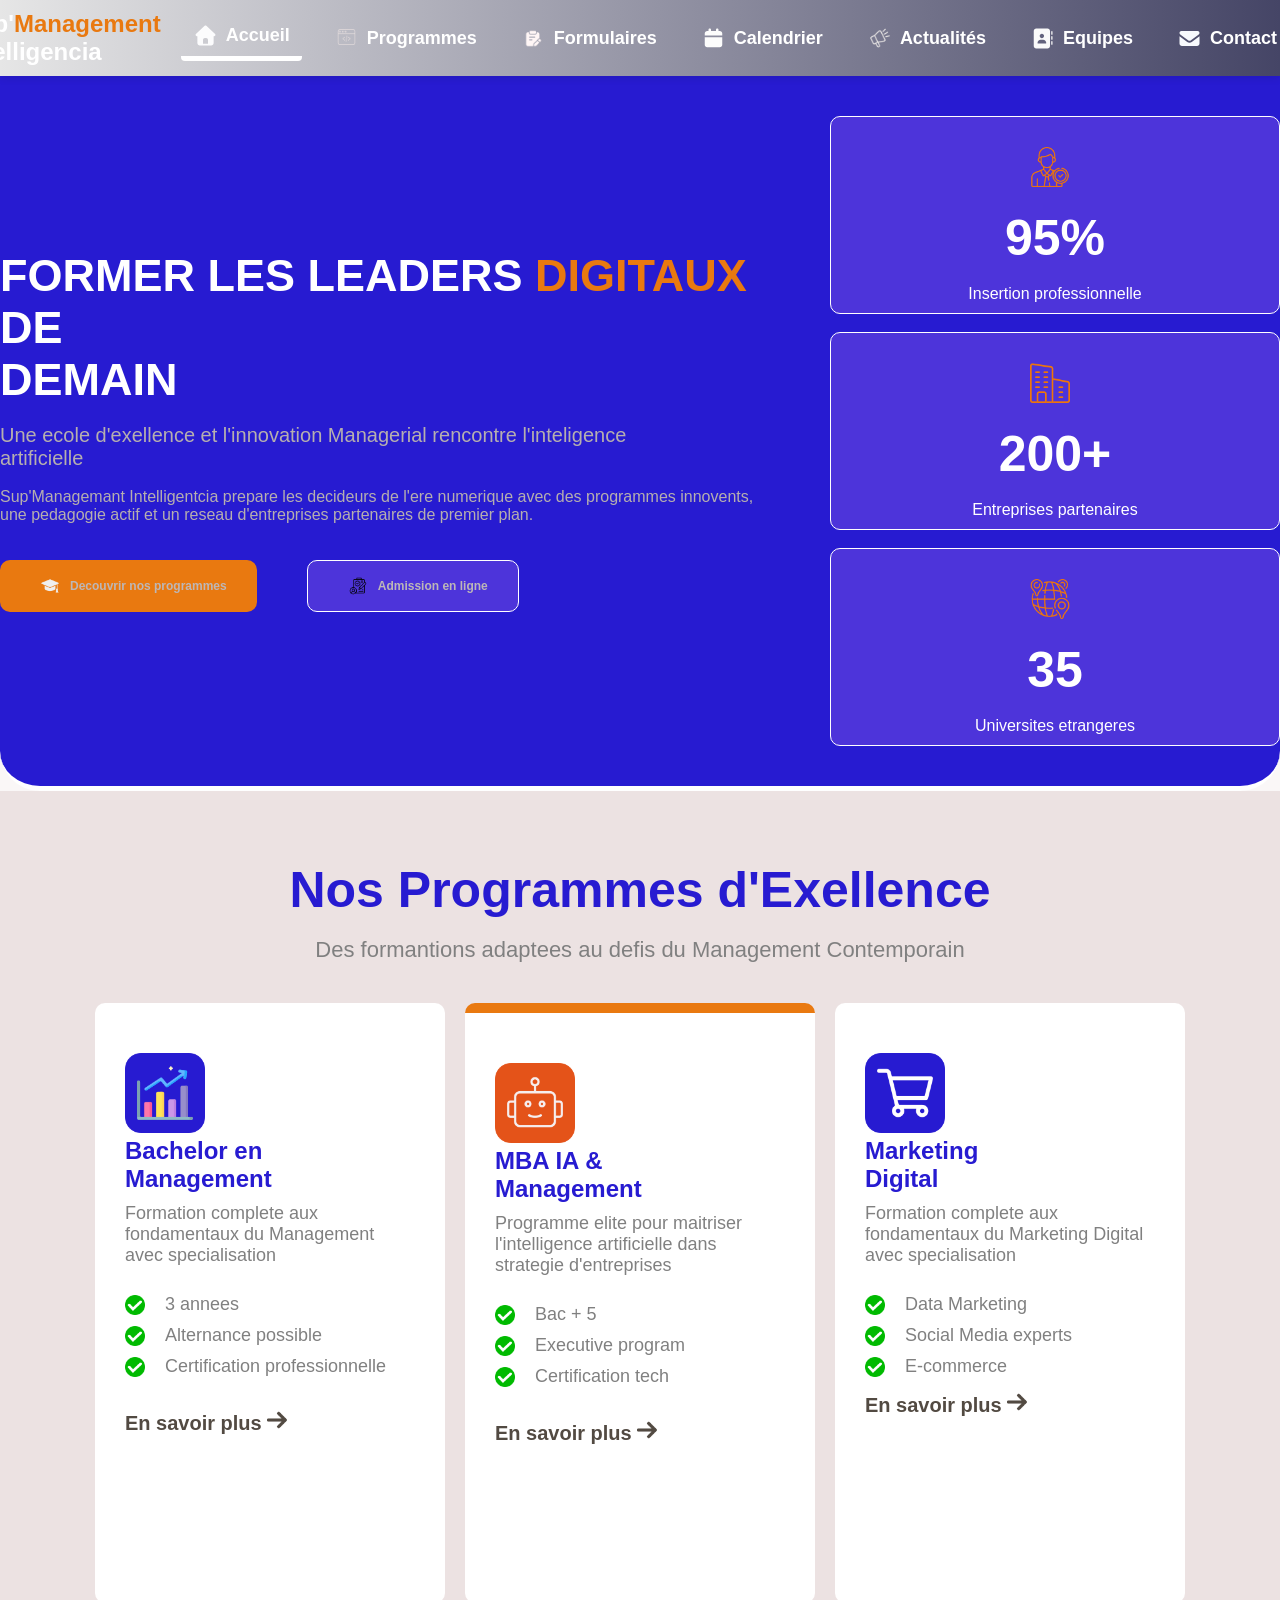
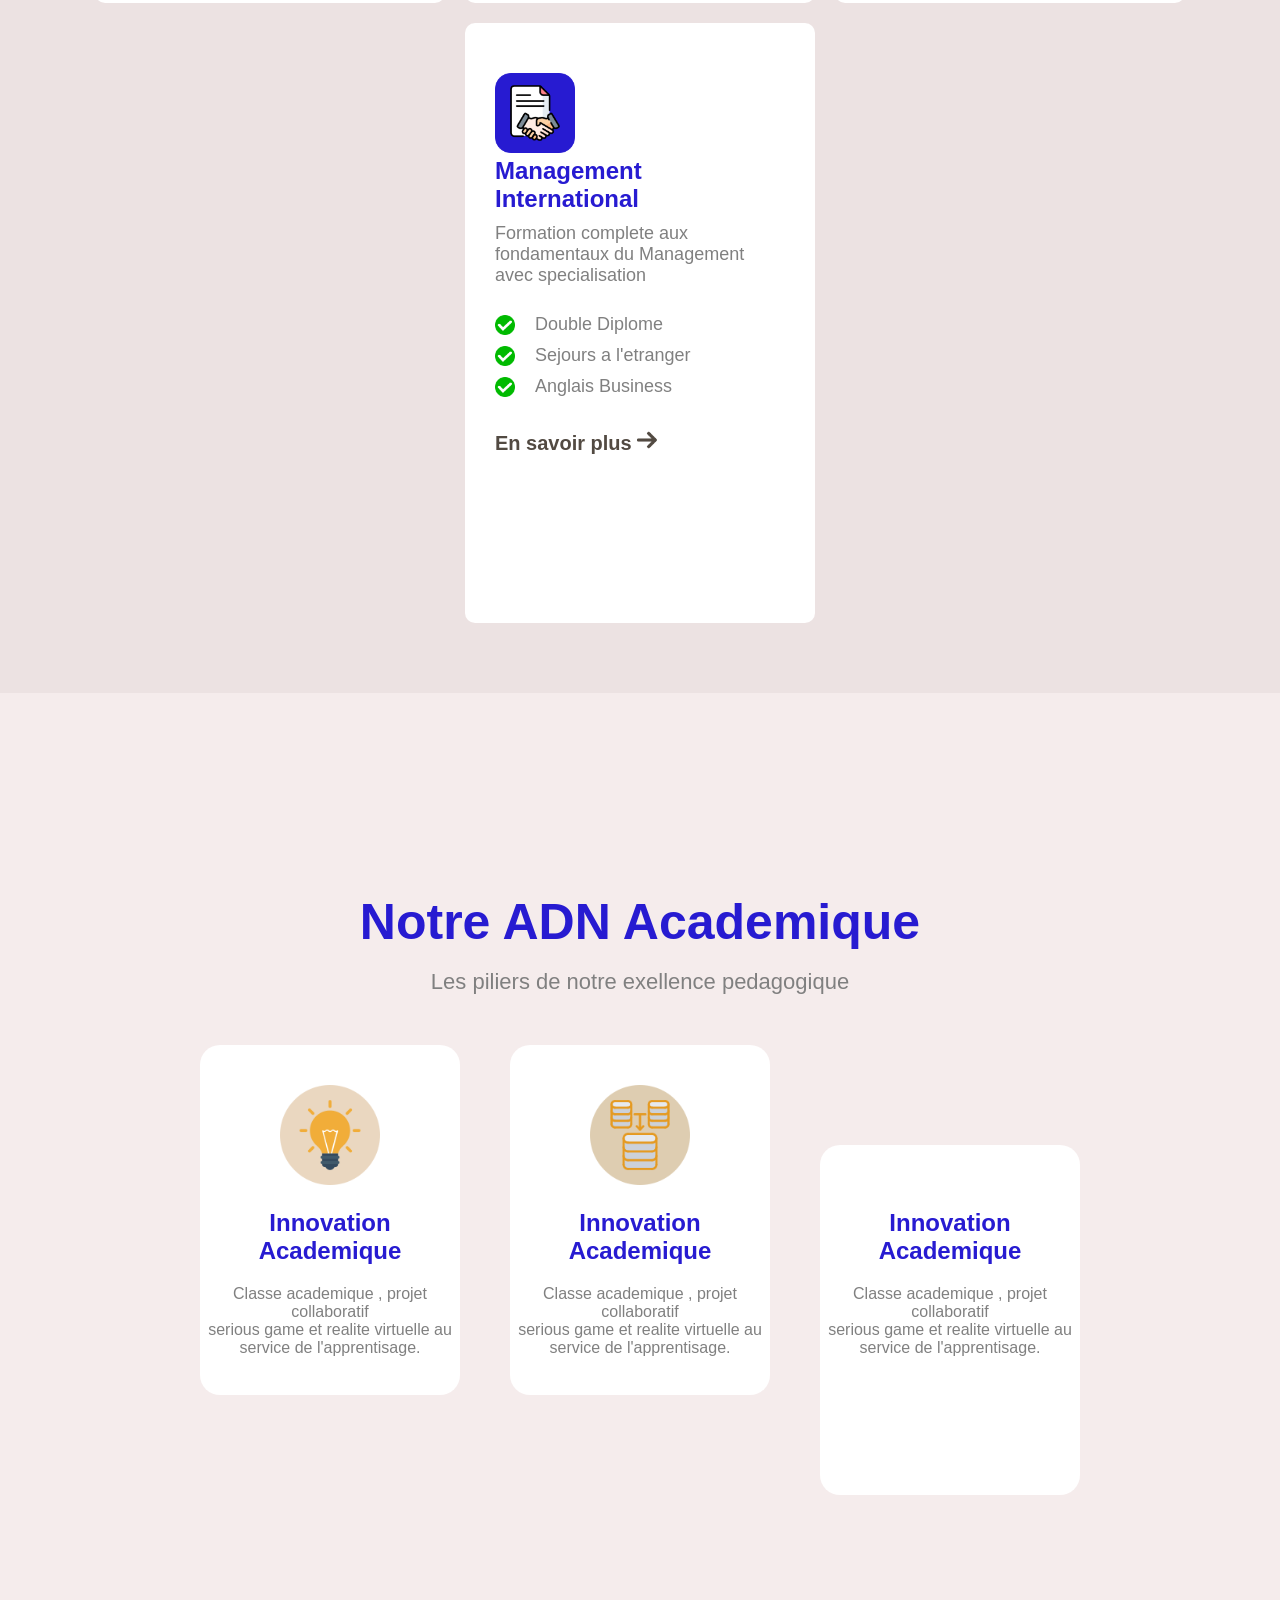
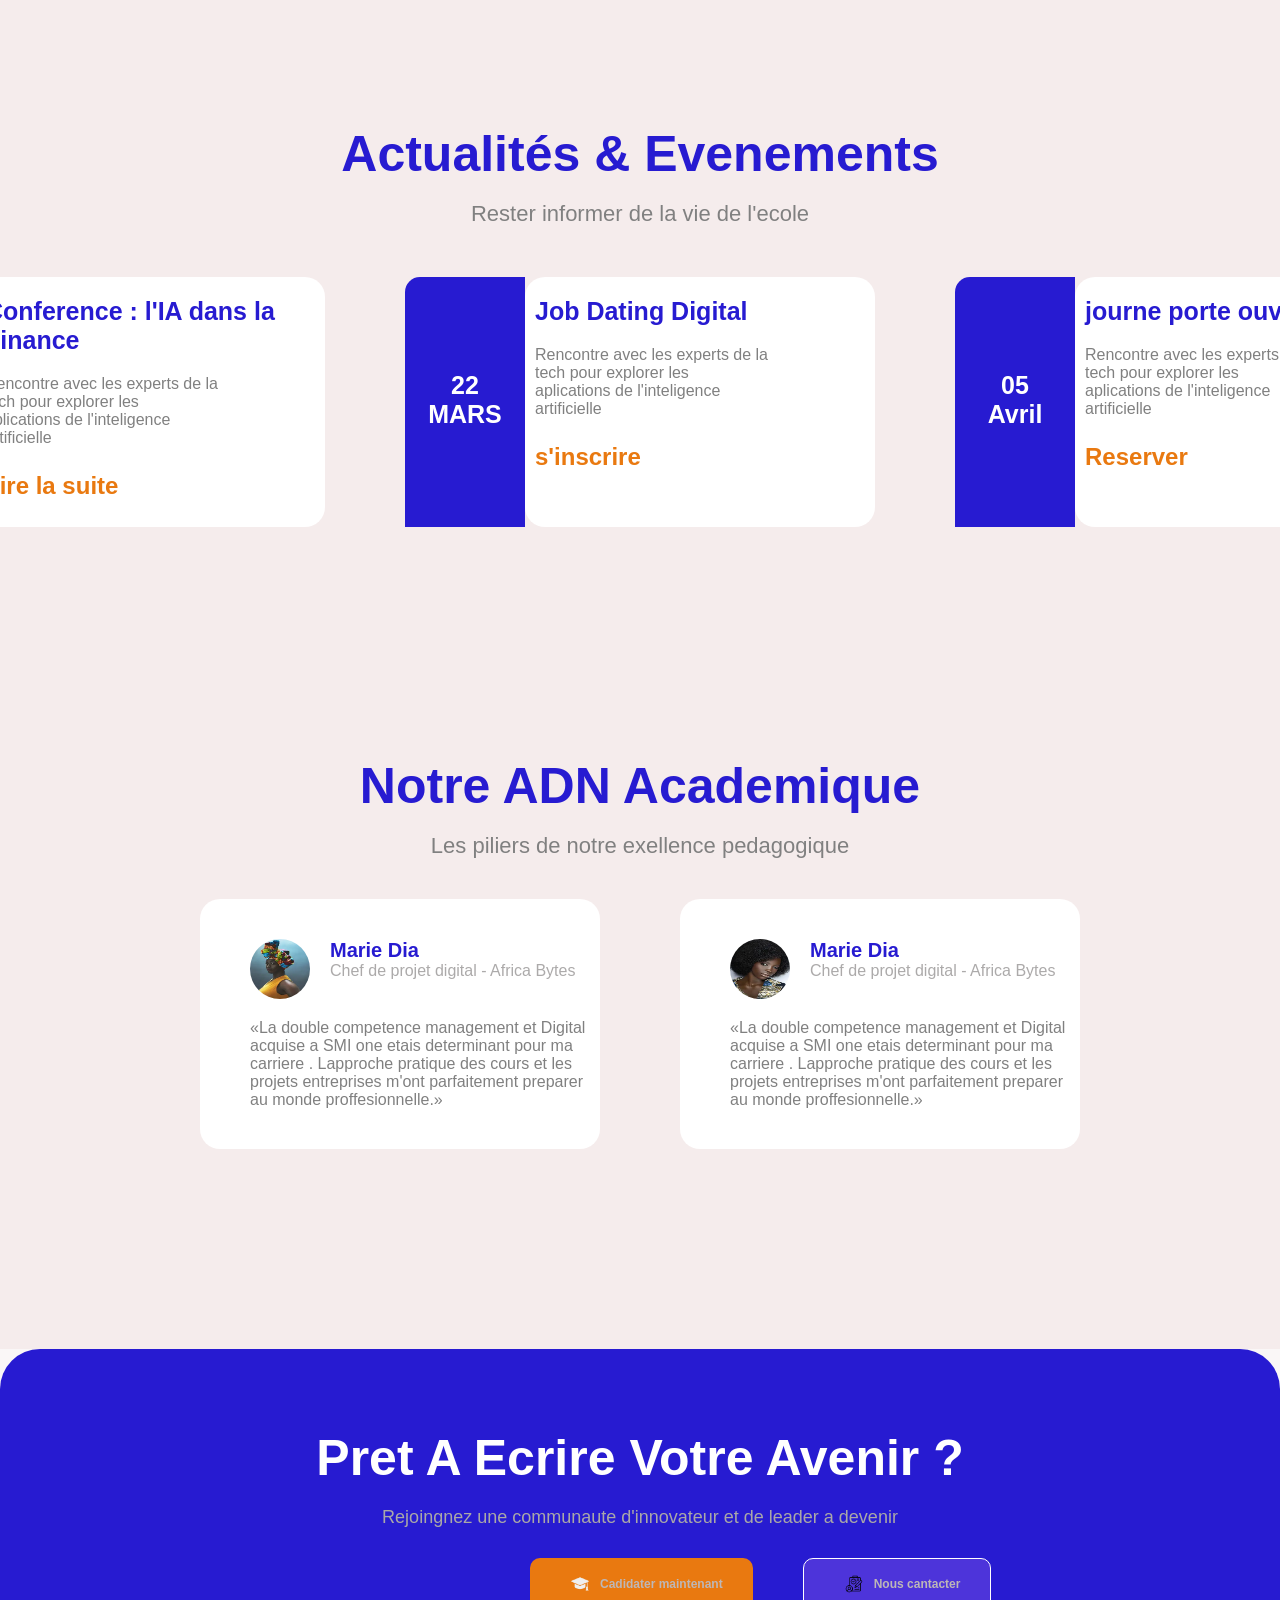
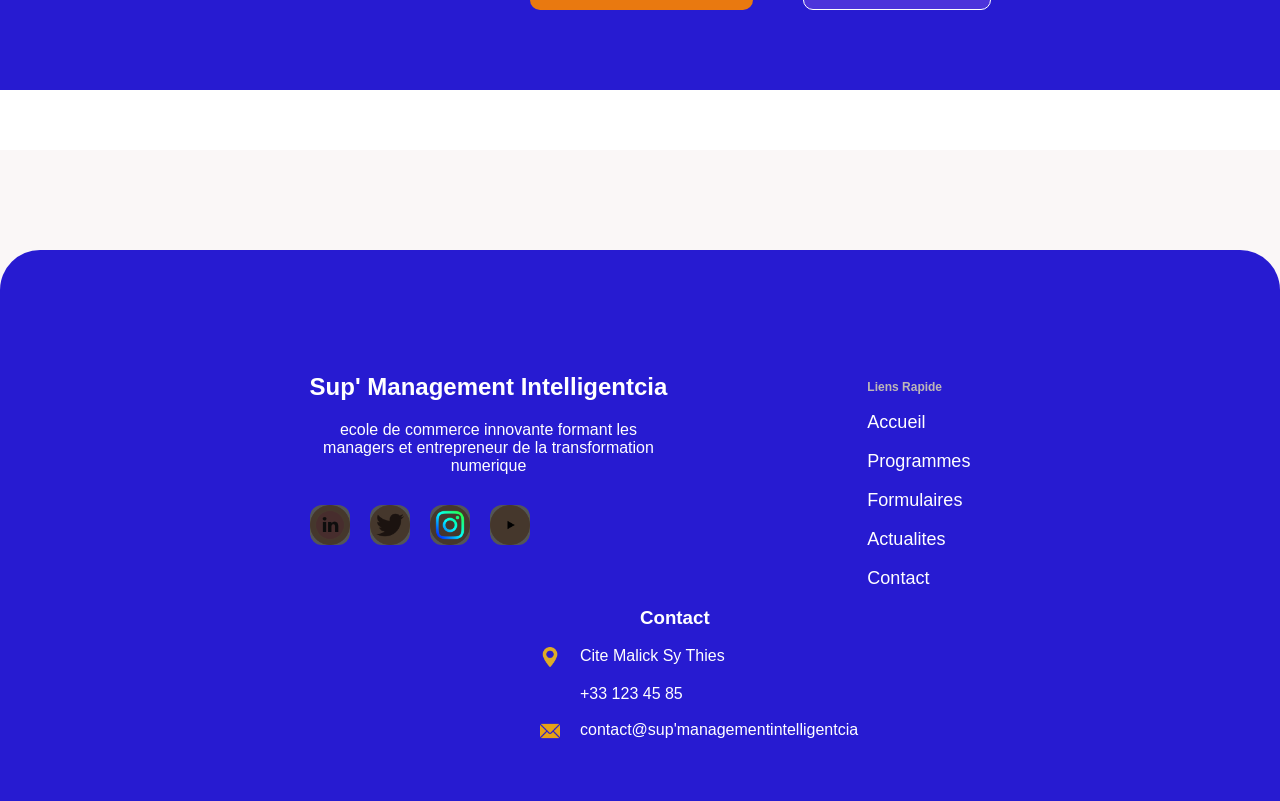
==== index.html @ 60cfaf26 "j,integre tout le projet supManagement" ====
<!DOCTYPE html>
<html lang="en">

<head>
    <meta charset="UTF-8">
    <meta name="viewport" content="width=device-width, initial-scale=1.0">
    <title>admission2025</title>
    <link rel="stylesheet" href="style.css">
</head>

<body>
    <header>
        <nav>
            <ul>
                <li><img src="img\unnamed.png" alt="Logo" class="logo"></li>
                <li>
                    <h2>Sup'<span>Management</span><br> Intelligencia</h2>
                </li>
                <li class="icon">

                    <a href="#accueil" class="actif"><img src="img\house-solid-full.svg" alt="">Accueil</a>
                </li>
                <li>

                    <a href="#programme" class="icon"><img src="img\web-programming.png" alt="">Programmes</a>
                </li>
                <li>

                    <a href="formulaire.html" class="icon"> <img src="img\exam2.png" alt="">Formulaires</a>
                </li>
                <li>

                    <a href="#calendrier" class="icon"> <img src="img\calendar-solid-full.svg" alt="">Calendrier</a>
                </li>
                <li>

                    <a href="#actualite" class="icon"><img src="img\speaker.png" alt="">Actualités</a>
                </li>
                <li>

                    <a href="#equipe" class="icon"> <img src="img\address-book-solid-full.svg" alt="">Equipes</a>
                </li>
                <li>
                    <a href="#contact" class="icon"> <img src="img\envelope-solid-full.svg" alt="">Contact</a>
                </li>
                <li> <button class="active">Admission <br>2025</button></li>

            </ul>
        </nav>
    </header>
    <section class="intro" id="accueil">
        <div class="gauche">
            <div class="text0">
                <h1>FORMER LES LEADERS <span>DIGITAUX</span> DE <br> DEMAIN</h1>
                <br>
                <p class="p1">Une ecole d'exellence et l'innovation Managerial rencontre l'inteligence <br>artificielle
                </p>
                <br>
                <p> Sup'Managemant Intelligentcia prepare les decideurs de l'ere numerique avec des programmes
                    innovents,<br>
                    une pedagogie actif et un reseau d'entreprises partenaires de premier plan.
                </p>
            </div>
            <br>
            <br>
            <div class="button">
                <button class="btn1">
                    <img src="img\graduate-hat.png" alt="">
                    <h3>Decouvrir nos programmes</h3>
                </button>
                <button class="btn2">
                    <img src="img\agreement.png" alt="" id="filter">
                    <h3>Admission en ligne</h3>
                </button>
            </div>
        </div>
        <div class="droite">
            <div class="cart">
                <img src="img\businessman.png" alt="">
                <br>
                <br>
                <h1>95%</h1>
                <br>
                <p>Insertion professionnelle</p>
            </div>
            <br>
            <div class="cart">
                <img src="img\business-and-trade.png" alt="">
                <br>
                <br>
                <h1>200+</h1>
                <br>
                <p>Entreprises partenaires</p>
            </div>
            <br>
            <div class="cart">
                <img src="img\earth-grid.png" alt="">
                <br>
                <br>
                <h1>35</h1>
                <br>
                <p>Universites etrangeres </p>
            </div>
        </div>
    </section>
    <section class="programme" id="programme">
        <div class="header">
            <h1>Nos Programmes d'Exellence</h1>
            <br>
            <p>Des formantions adaptees au defis du Management Contemporain</p>
        </div>
        <div class="list-cart">
            <div class="list">
                <img src="img\statistics.png" alt="">
                <h1>Bachelor en <br> Management</h1>
                <p>Formation complete aux <br> fondamentaux du Management <br> avec specialisation</p>
                <br>
                <div class="div-check">
                        <img src="img\check.png" alt="" id="">
                        <p class="">3 annees</p>
                    </div>
                    <div class="div-check">
                        <img src="img\check.png" alt="" id="">
                        <p class="">Alternance possible</p>
                    </div>
                    <div class="div-check">
                        <img src="img\check.png" alt="" id="">
                        <p class="">Certification professionnelle</p>
                    </div>
                <br>
                <a href="">En savoir plus <img src="img\right-arrow.png" alt=""></a>
            </div>
            <div class="list" id="list1">
                <img src="img\robot.png" alt="">
                <h1>MBA IA & <br> Management</h1>
                <p>Programme elite pour maitriser <br>l'intelligence artificielle dans <br> strategie d'entreprises</p>
                <br>
                <div class="div-check">
                        <img src="img\check.png" alt="" id="">
                        <p class="">Bac + 5</p>
                    </div>
                    <div class="div-check">
                        <img src="img\check.png" alt="" id="">
                        <p class="">Executive program</p>
                    </div>
                    <div class="div-check">
                        <img src="img\check.png" alt="" id="">
                        <p class="">Certification tech</p>
                    </div>
                <br>
                <a href="">En savoir plus <img src="img\right-arrow.png" alt=""></a>
            </div>
            <div class="list">
                <img src="img\cart.png" alt="">
                <h1>Marketing <br>Digital</h1>
                <p>Formation complete aux <br>fondamentaux du Marketing Digital <br> avec specialisation</p>
                <div class="">
                    <br>
                    <div class="div-check">
                        <img src="img\check.png" alt="" id="">
                        <p class=""> Data Marketing</p>
                    </div>
                    <div class="div-check">
                        <img src="img\check.png" alt="" id="">
                        <p class=""> Social Media experts</p>
                    </div>
                    <div class="div-check">
                        <img src="img\check.png" alt="" id="">
                        <p class="">E-commerce</p>
                    </div>



                </div>

                <a href="">En savoir plus <img src="img\right-arrow.png" alt=""></a>
            </div>
            <div class="list">
                <img src="img\contract.png" alt="">
                <h1>Management <br>International</h1>
                <p>Formation complete aux <br> fondamentaux du Management <br> avec specialisation</p>
                <br>
                <div class="div-check">
                    <img src="img\check.png" alt="" id="">
                    <p class=""> Double Diplome</p>
                </div>
                <div class="div-check">
                    <img src="img\check.png" alt="" id="">
                    <p class=""> Sejours a l'etranger</p>
                </div>
                <div class="div-check">
                    <img src="img\check.png" alt="" id="">
                    <p class=""> Anglais Business</p>
                </div>
                <br>
                <a href="">En savoir plus <img src="img\right-arrow.png" alt=""></a>
            </div>
        </div>
    </section>
    <section class="academi" id="formulaire">
        <div class="headers">
            <h1>Notre ADN Academique </h1>
            <br>
            <p>Les piliers de notre exellence pedagogique</p>
        </div>
        <div class="liste-carte">
            <div class="carte">
                <img src="img\idea.png" alt="">
                <h1>Innovation Academique</h1>
                <p>Classe academique , projet collaboratif <br> serious game et realite virtuelle au <br>service de
                    l'apprentisage.</p>
            </div>
            <div class="carte">
                <img src="img\database.png" alt="">
                <h1>Innovation Academique</h1>
                <p>Classe academique , projet collaboratif <br> serious game et realite virtuelle au <br>service de
                    l'apprentisage.</p>
            </div>
            <div class="carte">
                <img src="img\developer.png" alt="">
                <h1>Innovation Academique</h1>
                <p>Classe academique , projet collaboratif <br> serious game et realite virtuelle au <br>service de
                    l'apprentisage.</p>
            </div>
        </div>
    </section>
    <section class="actu" id="actualite">
        <div class="headerss">
            <h1>Actualités & Evenements</h1>
            <br>
            <p>Rester informer de la vie de l'ecole </p>
        </div>
        <div class="list-mbd">
            <div class="mbd">
                <div class="date">15 <br>MARS</div>
                <div class="clm">
                    <h1>Conference : l'IA dans la <br>Finance</h1>
                    <p>Rencontre avec les experts de la <br> tech pour explorer les <br>aplications de l'inteligence
                        <br>artificielle
                    </p>
                    <h2>Lire la suite</h2>
                </div>
            </div>
            <div class="mbd">
                <div class="date">22 <br>MARS</div>
                <div class="clm">
                    <h1>Job Dating Digital</h1>
                    <p>Rencontre avec les experts de la <br> tech pour explorer les <br>aplications de l'inteligence
                        <br>artificielle
                    </p>
                    <h2>s'inscrire</h2>
                </div>
            </div>
            <div class="mbd">
                <div class="date">05 <br>Avril</div>
                <div class="clm">
                    <h1>journe porte ouvertes</h1>
                    <p>Rencontre avec les experts de la <br> tech pour explorer les <br>aplications de l'inteligence
                        <br>artificielle
                    </p>
                    <h2>Reserver</h2>
                </div>
            </div>

        </div>

    </section>
    <section class="temoin" id="Calendrier">
        <div class="headerse">
            <h1>Notre ADN Academique </h1>
            <br>
            <p>Les piliers de notre exellence pedagogique</p>
        </div>
        <div class="list-Temm">
            <div class="tem">

                <div class="perso">
                    <img src="img\télécharger.webp" alt="">
                    <div class="mari">
                        <h1>Marie Dia</h1>
                        <p>Chef de projet digital - Africa Bytes</p>
                    </div>
                </div>
                <p>«La double competence management et Digital <br> acquise a SMI one etais determinant pour ma <br>
                    carriere .
                    Lapproche pratique des cours et les <br>projets entreprises m'ont parfaitement preparer <br> au
                    monde proffesionnelle.»
                </p>
            </div>
            <div class="tem">

                <div class="perso">
                    <img src="img\télécharger (2).webp" alt="">
                    <div class="mari">
                        <h1>Marie Dia</h1>
                        <p>Chef de projet digital - Africa Bytes</p>
                    </div>
                </div>
                <p>«La double competence management et Digital <br> acquise a SMI one etais determinant pour ma <br>
                    carriere .
                    Lapproche pratique des cours et les <br>projets entreprises m'ont parfaitement preparer <br> au
                    monde proffesionnelle.»
                </p>
            </div>
        </div>
    </section>
    <section class="candidat" >
        <div class="hed-card">
            <h1>Pret A Ecrire Votre Avenir ?</h1>
            <p>Rejoingnez une communaute d'innovateur et de leader a devenir </p>
        </div>
        <div class="buttonn">
            <button class="btnn1">
                <img src="img\graduate-hat.png" alt="">
                <h3>Cadidater maintenant </h3>
            </button>
            <button class="btnn2">
                <img src="img\agreement.png" alt="" id="filter">
                <h3>Nous cantacter</h3>
            </button>
        </div>
    </section>
    <section class="header-section">
    </section>
    <section class="header-section1">
        <div class="logo-container">
            <div class="platfm">
                <div class="logo-subtitle">
                    <h1>Sup' Management Intelligentcia</h1>
                    <p>ecole de commerce innovante formant les <br> managers et entrepreneur de la transformation
                        <br>numerique
                    </p>
                </div>
                <div class="log">
                    <img src="img\linkedin.png" alt="">
                    <img src="img\twitter.png" alt="">
                    <img src="img\instagram (1).png" alt="">
                    <img src="img\youtube.png" alt="">
                </div>
            </div>
            <div class="logo1">
                <h3>Liens Rapide</h3> <br>
                <a href="#accueil">Accueil</a><br><br>
                <a href="#programme">Programmes</a><br><br>
                <a href="#formulaire">Formulaires</a><br><br>
                <a href="#actualite">Actualites</a><br><br>
                <a href="#contact">Contact</a><br><br>

            </div>
        </div>
        <section class="contact">
        <h1>Contact</h1>
        <br>
        <div class="work">
            <div class="work1">
                <img src="img\maps-and-flags.png" alt="">
                <p>Cite Malick Sy Thies</p>
            </div>
            <br>
            <div class="work1">
                <img src="img\telephone-handle-silhouette.png" alt="">
                <p>+33 123 45 85</p>
            </div>
            <br>
            <div class="work1">
                <img src="img\email.png" alt="">
                <p>contact@sup'managementintelligentcia</p>
            </div>
        </div>
    </section>
    </section>
    
</body>

</html>
---- style.css ----
*{
    margin: 0;
    padding: 0;
    box-sizing: border-box;
    font-family: 'Segoe UI', Tahoma, Geneva, Verdana, sans-serif;
}
html{
    scroll-behavior: smooth²   ;
}
body{
    background-color: #faf7f7;
}
header{
    background:  linear-gradient(90deg, #e6e6e6, #454566);
    padding: 10px 0;
    display: flex;
    justify-content: center;
    align-items: center;
    position: sticky;                
    top: 0;
    box-shadow: 0 2px 8px rgba(0,0,0,0.1);
    z-index: 1;
}
nav ul{
    list-style: none;
    display: flex;
    gap: 20px;  
    justify-content: center;
    align-items: center;
}
nav ul li a{
    text-decoration: none;
    color: white;
    font-weight: bold;
    font-size: 18px;
    padding: 8px 12px;
    border-radius: 4px;
    transition: background-color 0.3s, color 0.3s;
}
nav ul li a:hover{
    background-color: #b9b8c0;
    color: #e6e6e6;
}
.logo {
    width: 80px;
}
span{
    color: #e97910;
}
li h2{
    color: white;
}
.active{
    background-color:#e97910;
    padding: 10px 0;
    padding-left: 20px;
    padding-right: 20px;
    border-radius: 10px;
    border: none;
    color: white;
    font-weight: bold;
    cursor: pointer;
    transition: background-color 0.3s, color 0.3s;
}
.active:hover{
    background-color:#d4751c;
}

button:hover{
    transform: translateY(-3px);
}
.actif{
    border-color: white;
}
/* mettre une bordure blanche sous le menue  acceuil */
.actif{
    border-bottom: 5px solid white;
    display: flex;
    align-items: center;
}
.icon img{
    width: 25px;
    margin-right: 8px;
    
}
.icon {
    display: flex;
    align-items: center;
    gap: -20px;
}
.intro{
    display: flex;
    justify-content: center;
    align-items: center;
    gap: 50px;
    padding-top: 40px;
    background-color: #271bd1;
}
.intro{
    border-bottom: 5px solid white;
   padding-bottom: 40px;
   border-bottom-left-radius: 40px;
   border-bottom-right-radius: 40px;
}
.droite{
    display: block;
    gap: 50px;
}
.cart img{
    width: 40px;
    margin-right: 10px;
    margin-top: 20px;
}
.cart{
    display: block;
    align-items: center;
    text-align: center;
    border: 1px solid white;
    border-radius: 10px;
    padding: 10px;
    width: 450px;
    background-color: #4d34da;
}
.cart h1 {
    color: white;
    font-weight: bold;
    font-size: 50px;
} 
.cart p {
    color: white;
}
.text0 h1{
    color: white;
    font-size: 45px;
    
}
.text0 p{
    color: rgb(182, 175, 175);

}
.p1{
    font-size: 20px;
}
.button{
   display: flex;
    gap: 50px;
}
.btn1{
    background-color: #e97910;
    padding: 15px 30px;
    border-radius: 10px;
    border: none;
    color: white;
    font-weight: bold;
    cursor: pointer;
    text-align: center;
    display: flex;
    align-items: center;
    gap: 10px;
}
.btn2{
    background-color: #4d34da;
    padding: 15px 30px;
    border-radius: 10px;
    border: 1px solid white;
    color: white;
    font-weight: bold;
    cursor: pointer;
    transition: background-color 0.3s, color 0.3s;
    display: flex;
    align-items: center;
    gap: 10px;
}
.btn2:hover{
    background-color: white;
    color: #271bd1;
}
#filter{
    filter: invert(1);
}
div button img{
    width: 20px;
    margin-left: 10px;
   
}


.programme{
    background-color: rgb(236, 226, 226);
    padding-top: 70px;
    padding-bottom: 50px;
}
.header{
    text-align: center;
    margin-bottom: 20px;
}
.list-cart{
    display: flex;
    gap: 20px;
    justify-content: center;
    align-items: flex-start;
    flex-wrap: wrap;
    padding: 20px;
}
.header h1{
    color: #271bd1;     
    font-size: 50px;
}
.header p{
    color: grey;
    font-size: 22px;
}
.list{
    background-color: white;
    width: 350px;
   height: 600px;
    border-radius: 10px;
    padding: 50px 30px;

}
.list:hover{
    transform: translateY(-5px);
 
    transition: transform 0.3s, box-shadow 0.3s;
}
/* mettre deux coleur dans box-shadow */
.list:hover{
    box-shadow: 0 4px 4px rgb(30, 13, 187), 0 4px 20px rgb(66, 7, 177);
}
.list h1{
    color: #271bd1;
    margin-bottom: 10px;
}
.list p{
    color: grey;
    margin-top: 10px;
    font-size: 18px;
}
.list a{
    text-decoration: none;
    color: #524a42;
    font-weight: bold;
    margin-top: 15px;
    transition: color 0.3s;
    font-size: 20px;
    
    gap: 30px;
}
.list a:hover{
    color: #d4751c;
}
.list img{
    width: 80px;
    height: auto;
    
}
#list1{
    border-top: 10px solid #e97910;
}
.list a img{
    width: 20px;
    margin-right: 10px;
    margin-top: 15px;
     transition: color 0.3s;
     
}
.list a:hover img{
    color: #d4751c;
}
.div-check{
    display: flex;
    align-items: center;
    gap: 20px;
}
.div-check img{
    width: 20px;
    height: 30px;
    padding-top: 10px;
}

.academi{
    padding-top: 100px;
    background-color: #f5ecec;
    padding: 200px 200px;
}
.headers{
    text-align: center;
    margin-bottom: 20px;
}

.headers h1{
    color: #271bd1;     
    font-size: 50px;
}
.headers p{
    color: grey;
    font-size: 22px;
    margin-bottom: 50px;
}


.liste-carte{
    display: flex;
    align-items: baseline;
    justify-content: center;
    gap: 50px;
}
.carte{
    display: block;
    text-align: center;
    background-color: white;
    width: 450px;
    height: 350px;
    border-radius: 20px;

}
.carte h1{
    color: #271bd1;
    margin-bottom: 20px;
     padding-top: 20px;
}
.carte p{
    color: grey;
}
.carte img{
    width : 100px ;
    padding-top: 40px;
}
.actu{
     padding-top: 100px;
    background-color:#f5ecec ;
     padding: 30px 30px;
}
.headerss{
    text-align: center;
    margin-bottom: 20px;
}

.headerss h1{
    color: #271bd1;     
    font-size: 50px;
}
.headerss p{
    color: grey;
    font-size: 22px;
    margin-bottom: 50px;
}
.list-mbd{
    display: flex;
    align-items: center;
    justify-content: center;
    gap: 80px;
}
.mbd{
    display: flex;
    align-items: center;
}
.mbd:hover{
     transform: translateY(-5px);
 
    transition: transform 0.3s, box-shadow 0.3s;
}
.clm{
    display: block;
    text-align: center;
    background-color: white;
    width: 350px;
    height: 250PX;
    border-radius: 20px;
    text-align: left;
    padding-left: 10px;
    

}
.clm h1{
    color: #271bd1;
    margin-bottom: 20px;
     padding-top: 20px;
     font-size: 25px;
     
}
.clm p{
    color: grey;
    margin-bottom: 25px;
}
.clm h2{
    color: #e97910;
}
.date{
     width: 120px;
    height: 250px;
    background-color: #271bd1;
    border-top-left-radius: 15px;
    text-align: center;
    color: white;
    font-size: 25px;
    font-weight: bold;
    padding-top: 20%;
}
.temoin{
     padding-top: 100px;
    background-color: #f5ecec;
    padding: 200px 200px;
}
.headerse{
    text-align: center;
    margin-bottom: 20px;
}

.headerse h1{
    color: #271bd1;     
    font-size: 50px;
}
.headerse p{
    color: grey;
    font-size: 22px;
    margin-bottom: 40px;
}
.list-Temm{
     display: flex;
    align-items: center;
    justify-content: center;
    gap: 80px;
}
.tem{
display: block;
 background-color: white;
    width: 450px;
    height: 250PX;
    border-radius: 20px;
   padding-left: 50px;
   padding-top: 40px;
}
.tem p{
    color: grey;
}
.perso{
    display: flex;
    gap: 20px;
    padding-bottom: 20px;
}
.tem img{
    width: 60px;
    border-radius: 50%;
    height: 60px;
    
}
.mari{

    display: block;

}
.mari h1{
    color: #271bd1;
    font-size: 20px;
}
.mari p {
    color: #acaaaa;
}
.candidat{
    padding-top: 100px;
    padding: 80px 80px;
    text-align: center;
    border-top-left-radius: 40px;
    border-top-right-radius: 40px;
    background-color: #271bd1;
}
.hed-card h1{
    color: white;
    margin-bottom: 20px;
    font-size: 50px;
}
.hed-card p {
    color: rgb(170, 168, 168);
    font-size: 18px;
    margin-bottom: 30px;
}
.buttonn{
   display: flex;
    gap: 50px;
    margin-left: 450px;
  
}
.btnn1{
    background-color: #e97910;
    padding: 15px 30px;
    border-radius: 10px;
    border: none;
    color: white;
    font-weight: bold;
    cursor: pointer;
    text-align: center;
    display: flex;
    align-items: center;
    gap: 10px;
}
.btnn2{
    background-color: #4d34da;
    padding: 15px 30px;
    border-radius: 10px;
    border: 1px solid white;
    color: white;
    font-weight: bold;
    cursor: pointer;
    transition: background-color 0.3s, color 0.3s;
    display: flex;
    align-items: center;
    gap: 10px;
}
.btnn2:hover{
    background-color: white;
    color: #271bd1;
}
.header-section{
    padding: 30px 30px ;
    background-color: white;
    margin-bottom: 100px;
}
.header-section1{
    padding: 60px 60px;
    background-color: #271bd1;
    border-top-left-radius: 40px;
    border-top-right-radius: 40px;
}



.logo-container{
    display: flex;
    align-items: center;
    justify-content: center;
    gap: 200px;
}
.logo-subtitle h1{
    color: white;
    margin-bottom: 20px;
}
.logo-subtitle p{
    color: white;
    text-align: center;
    padding-top: -50px;
}
.logo1{
    display: block;
    gap: 10px;
    color: white;
    padding-top: 70px;
}
.logo1 a{
     text-decoration: none;
    font-size: 18px;
    color: white;
    margin-bottom: 10px;
    transition: color 0.3s;
}
.logo1 a:hover{
    color: #d4751c;
    
}
.logo1 a:hover{
     transform: translateY(-5px);
     transition: transform 0.3s, box-shadow 0.3s;
}
.log{
    margin-top: 30px;
    display: flex;
    gap:20px
}
.log img{
    width: 40px;
    background-color: #acaaaa;
    border-radius: 30%;
    filter: invert(1);
}
.log img:hover{
    background-color: #d4751c;
}
.contact{
    background-color: #271bd1;
    display: block;
    margin-left: 480px;
    color: white;
}
.contact h1{
    margin-left: 100px;
    
}
.work1{
    display: flex;
    gap: 20px;
}
.work1 img{
    width: 20px;
}

.form{
    margin: 40px;
    display: block;
    align-items: center;
    text-align: center;
    margin-bottom: 50px;
}
.form h1{
    color:#2a2483;
    font-size: 50px;
    margin-bottom: 20px;
}
.form p{
    color: grey;
    font-size: 15px;
}
.dimention{
    width: 1200px;
    height: 1650px;
    background-color: rgb(255, 255, 255);
    margin-left: 150px;
    margin-right: 300px;
    border-radius: 20px;
    border-top: 8px solid #e97910;
    margin-bottom: 50px;
}
form{
    margin-top: 800px;
}

.head-form{
    display: flex;
    gap: 20px;
    margin-top: -760px;
     margin-bottom: 50px;
    margin-left: 40px;
}
.head-form img{
    width: 30px;
    height: 35px;
}
.head-form h1{
    color: #2a2483;
    font-size: 26px;

}
.icon20{
    padding: 10px 10px;
    background-color: #f5d6b9;
    border-radius: 10px;
    margin-top: -10px;
}
.group-form{
    display: flex;
    gap: 40px;
    margin-bottom: 20px;
    justify-content: center;
    align-items: center;
    margin-bottom: 50px;
    margin-right: 130px;
}
input{
    padding: 10px 10px;
    border-radius: 10px;
    border: 1.5px solid black;
    width: 480px;
     background-color: #f5f7f8;
}
h3{
    color: rgb(189, 183, 183);
    font-size: 12px;
}
label{
    display: flex;
    gap: 8px;
    align-items: center;
    margin-bottom: 1px;
    margin-bottom: 5px;
}
label img{
    width: 25px;
    height: 25px;
}
label h1{
    color: #2a2483;
    font-size: 20px;
}
label span{
    color: rgb(233, 131, 14);
}
select{
  padding: 10px 10px;
    border-radius: 10px;
    border: 1.5px solid black;
    width: 480px;  
    background-color: #f5f7f8;
}
#Moyenne{
    padding: 10px 10px;
    border-radius: 10px;
    border: 1.5px solid black;
    width: 480px;
    height: 30px;
    background-color: #d5dde2;
}
.group-gauche{
    margin-top: -20px;
}

.moyenne-resultat{
    color: #2a2483;
    font-size: 20px;
    margin-left: 120px;
}
#telephone{
    padding: 10px 10px;
    border-radius: 10px;
    border: 1.5px solid black;
    width: 480px;
     background-color: #f5f7f8;
     
}
.group1-form{
     display: flex;
    gap: 40px;
    margin-bottom: 100px;
    align-items: center;
    margin-bottom: 50px;
     display: flex;
     margin-left: 40px;

    
    
}
.haut{
    display: flex;
    gap: 10px;
    margin-left: 10px;
    margin-top: -29px;
    color: #7e7a7a;
    border: 3px dotted rgb(139, 136, 136);
    border-radius: 10px; 
    padding: 10px 10px;
}
.haut img{
    width: 20px;
    height: 20px;
    
}
#drag-and-drop{
    
    margin-top: -10px;
    opacity: 0;
}
.group1-droite{
    display: block;

}
.group1-droite p{
   color: #acaaaa;
   
}
.group1-gauche{
    display: block;
}
.group1-droite{
    margin-top: 15px;
}   
.group1-droite p{
    margin-top: 10px;
    margin-left: 20px;
    margin-bottom: 20px;
}
.collum1{
    display: flex;
    gap: 5px;
    padding-left: 10px;
}
.collum1 input[type="checkbox"]{
    width: 20px;
}
.collum{
    display: flex;
}

.ligne1{
    display: flex;
    gap : 5px;
    padding-left: 10px;
}
.ligne1 input[type="radio"]{
     width: 20px; 
    }
.ligne{
display: flex;
}
textarea{
width: 1000px;
height: 150px;
border-radius: 10px;
border: 1.5px solid black;
background-color: #f5f7f8;

}
.good-day{
    margin-bottom: 20px;
    margin-left: 40px;
}
.after-good-day{
    display: flex;
    gap: 20px;
    align-items: center;
    justify-content: center;
    margin-bottom: 50px;
    margin-right: 110px;
}
.after input{
    padding: 10px 10px;
    border-radius: 10px;
    border: 1.5px solid black;
    width: 320px;
     background-color: #f5f7f8;
}
.after h1{
margin-bottom: 5px;
}
.notif{
    margin-bottom: 50px;
    margin-left: 40px;
}
.click1{
    display: flex;
    gap: 5px;
}
.click1 input[type="checkbox"]{
    width: 20px;
}
.click{
    display: flex;
    gap: 20px;
}
.the-end{
    width: 1000px;
    height: 140px;
    background-color:  #f5f7f8;
    border-radius: 20px;
    border-left: 10px solid #2b1dec;
    margin-left: 40px;
}

.the-end p,
.the-end img{
    margin-left: 30px;
}
.the-end p{
    color: #a2a2a3;
    
}
.end h1{
    color: #2b1dec;
    font-size: 20px;
    margin-top: 5px;
    margin-left: 15px;
}
.end{
    display: flex;
    margin-bottom: 10px;
}
.end img{
    width: 20px;
    height: 20px;
    margin-top: 10px;
}
.form-footer{
    display: flex;
    gap: 20px;
    align-items: center;
    margin-left: 420px;
}
.reset{
    background-color: #faf7f7;
    padding: 15px 50px;
    border-radius: 10px;
    color: rgb(56, 54, 54);
    font-weight: bold;
    text-align: center;
    display: flex;
    align-items: center;
   
}
.reset img{
    width: 20px;
    height: 20px;
    margin-right: 10px;
}
.submite{
    background: linear-gradient(90deg, #0906cf, #393cf0);
    padding: 15px 50px;
    border-radius: 10px;
    color: white;
    font-weight: bold;
    text-align: center;
    display: flex;
    align-items: center;
}
.submite img{
    width: 20px;
    height: 20px;
    margin-right: 10px;
}
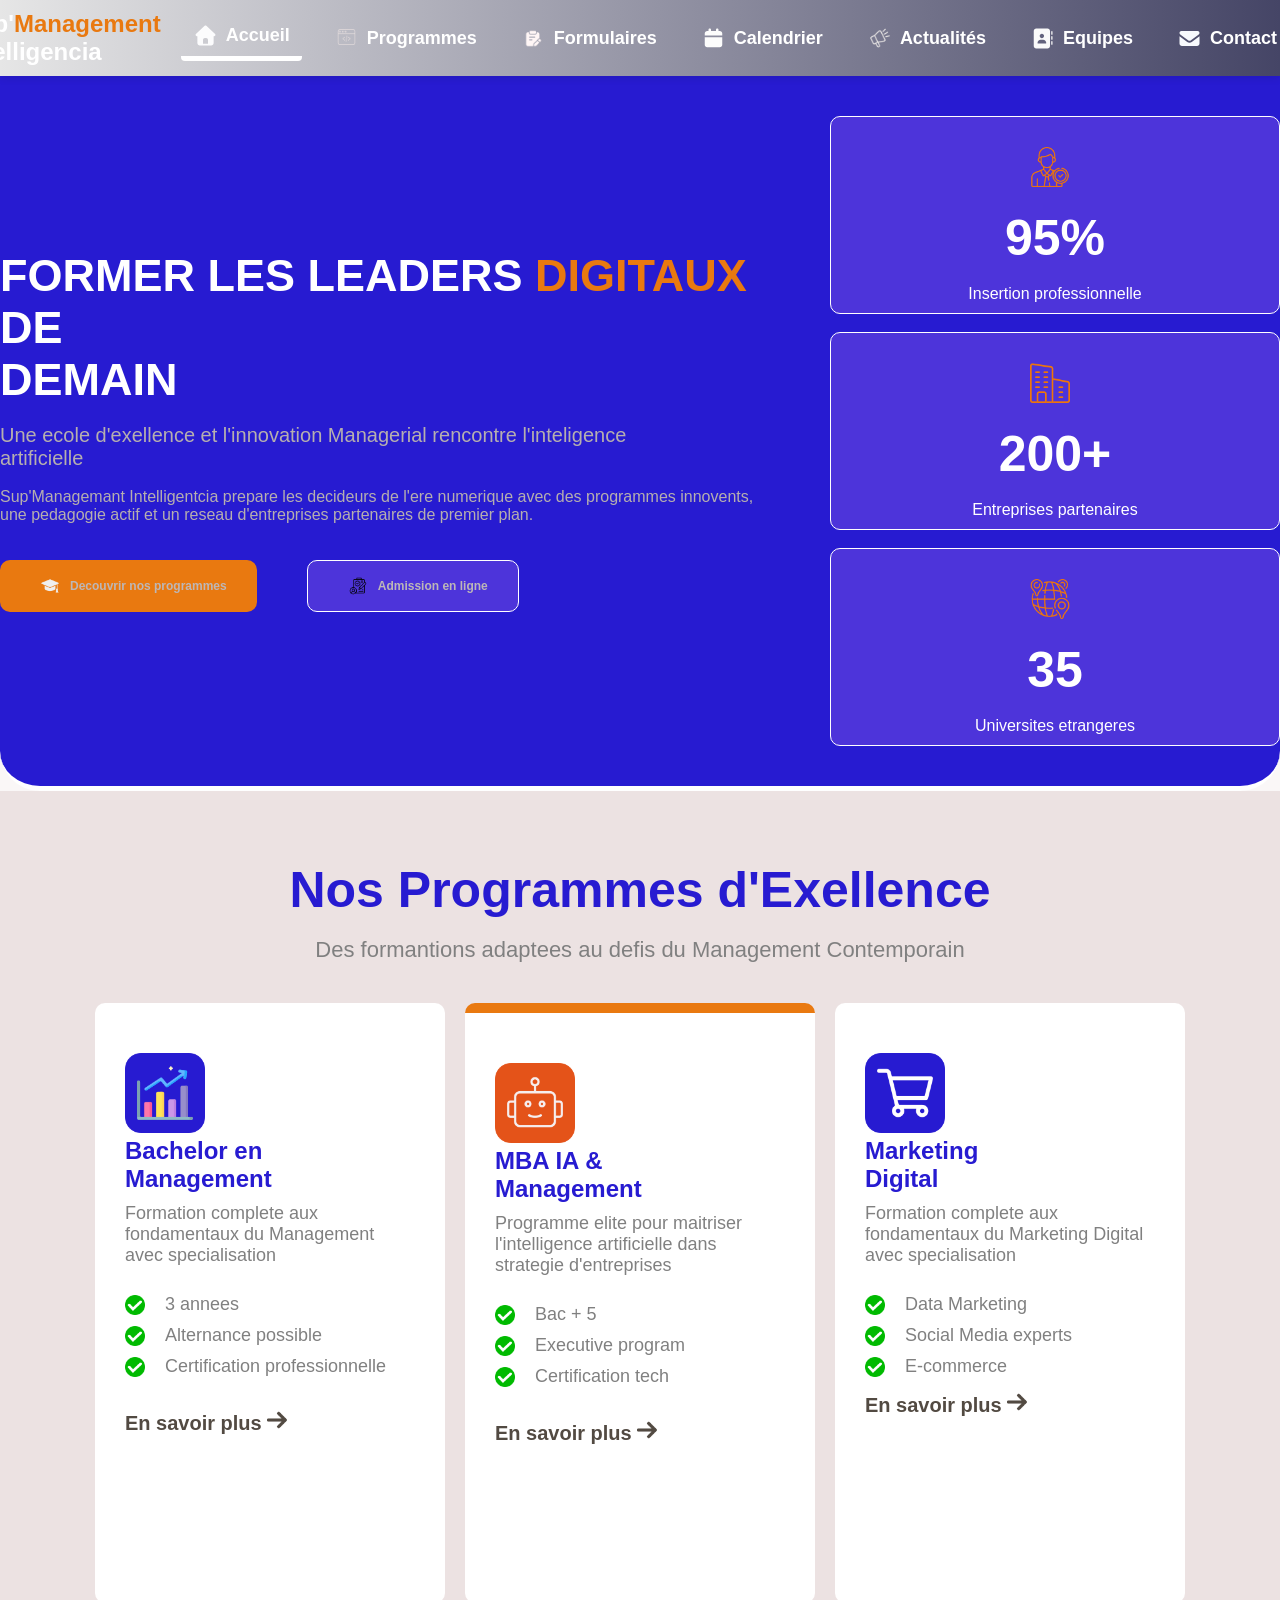
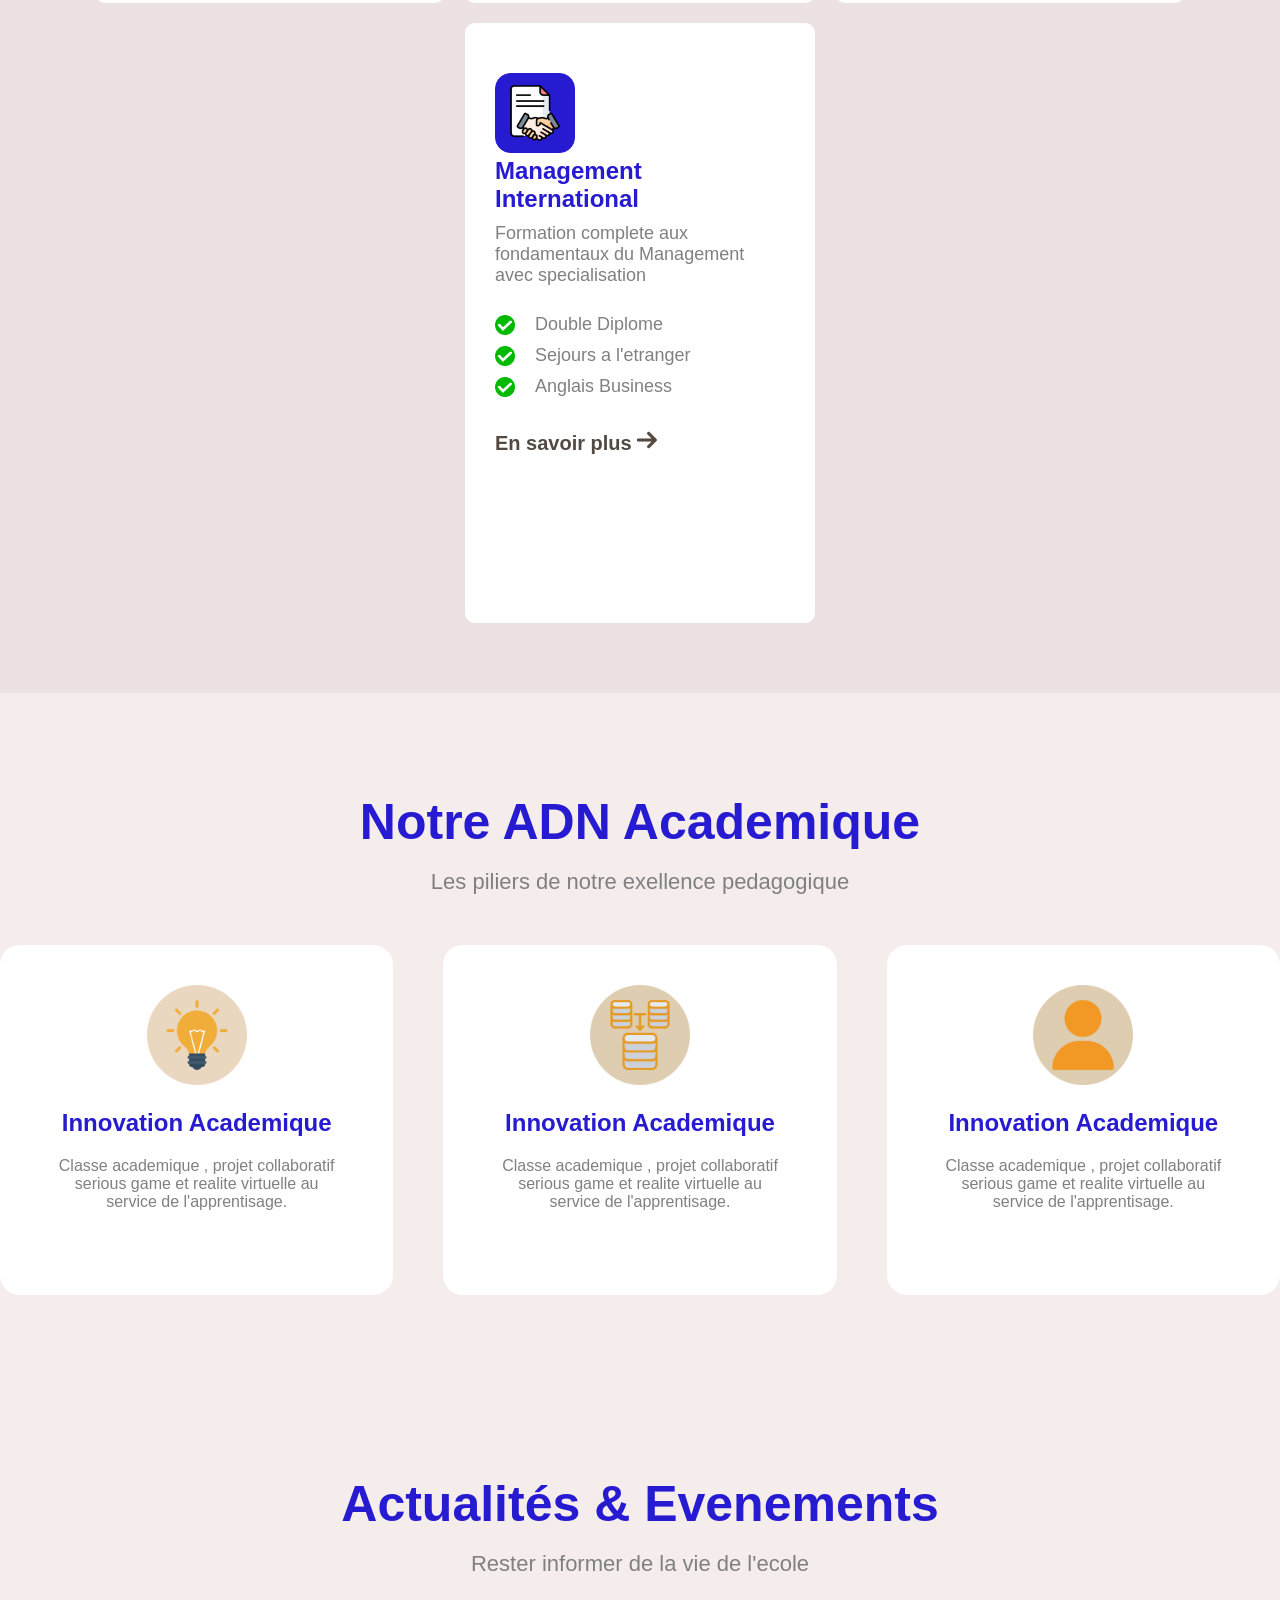
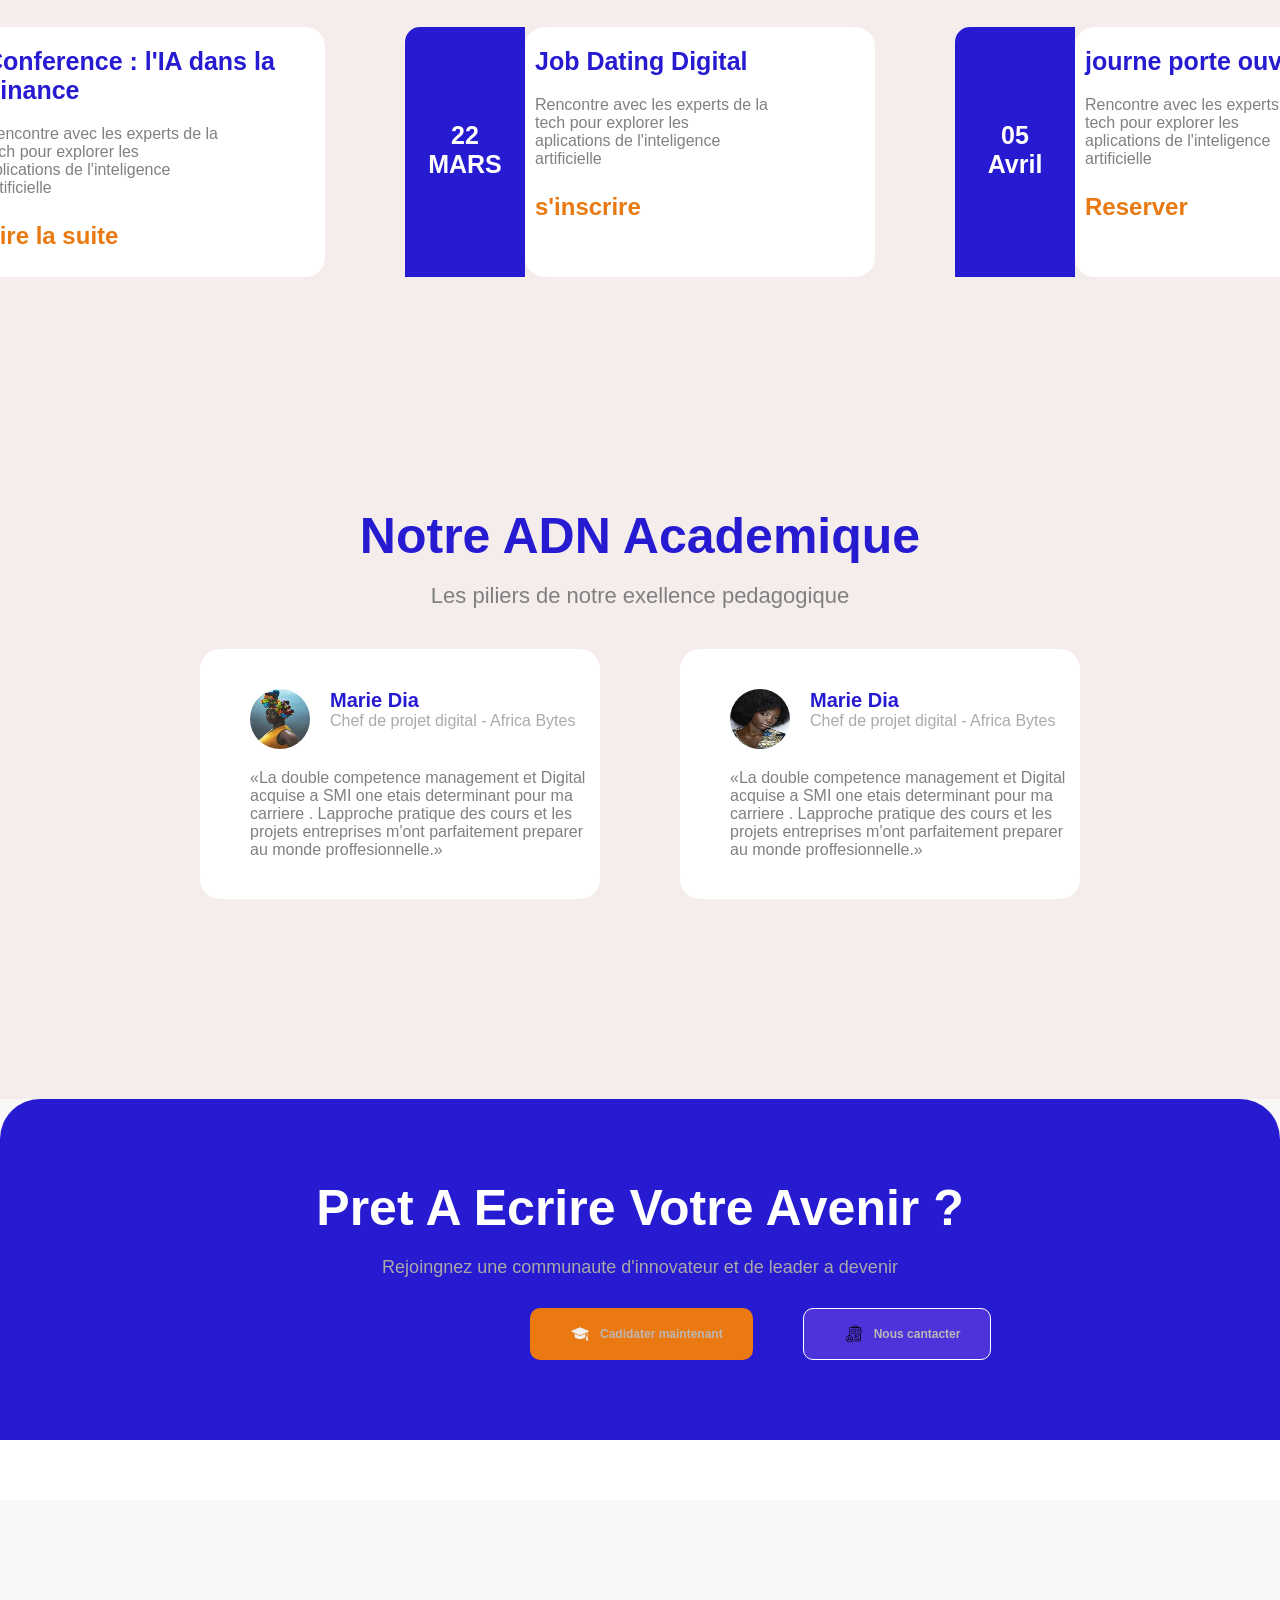
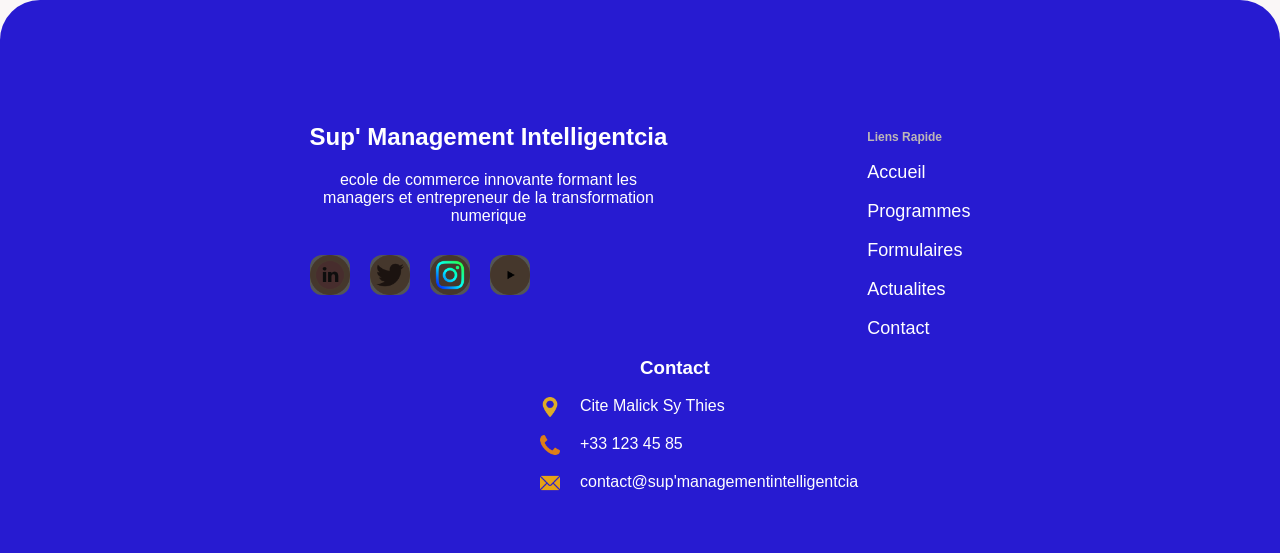
==== commit b89f22aa: "tout fonctionnne" ====
--- a/index.html
+++ b/index.html
@@ -116,17 +116,17 @@
                 <p>Formation complete aux <br> fondamentaux du Management <br> avec specialisation</p>
                 <br>
                 <div class="div-check">
-                        <img src="img\check.png" alt="" id="">
-                        <p class="">3 annees</p>
-                    </div>
-                    <div class="div-check">
-                        <img src="img\check.png" alt="" id="">
-                        <p class="">Alternance possible</p>
-                    </div>
-                    <div class="div-check">
-                        <img src="img\check.png" alt="" id="">
-                        <p class="">Certification professionnelle</p>
-                    </div>
+                    <img src="img\check.png" alt="" id="">
+                    <p class="">3 annees</p>
+                </div>
+                <div class="div-check">
+                    <img src="img\check.png" alt="" id="">
+                    <p class="">Alternance possible</p>
+                </div>
+                <div class="div-check">
+                    <img src="img\check.png" alt="" id="">
+                    <p class="">Certification professionnelle</p>
+                </div>
                 <br>
                 <a href="">En savoir plus <img src="img\right-arrow.png" alt=""></a>
             </div>
@@ -136,17 +136,17 @@
                 <p>Programme elite pour maitriser <br>l'intelligence artificielle dans <br> strategie d'entreprises</p>
                 <br>
                 <div class="div-check">
-                        <img src="img\check.png" alt="" id="">
-                        <p class="">Bac + 5</p>
-                    </div>
-                    <div class="div-check">
-                        <img src="img\check.png" alt="" id="">
-                        <p class="">Executive program</p>
-                    </div>
-                    <div class="div-check">
-                        <img src="img\check.png" alt="" id="">
-                        <p class="">Certification tech</p>
-                    </div>
+                    <img src="img\check.png" alt="" id="">
+                    <p class="">Bac + 5</p>
+                </div>
+                <div class="div-check">
+                    <img src="img\check.png" alt="" id="">
+                    <p class="">Executive program</p>
+                </div>
+                <div class="div-check">
+                    <img src="img\check.png" alt="" id="">
+                    <p class="">Certification tech</p>
+                </div>
                 <br>
                 <a href="">En savoir plus <img src="img\right-arrow.png" alt=""></a>
             </div>
@@ -204,23 +204,29 @@
             <p>Les piliers de notre exellence pedagogique</p>
         </div>
         <div class="liste-carte">
-            <div class="carte">
-                <img src="img\idea.png" alt="">
-                <h1>Innovation Academique</h1>
-                <p>Classe academique , projet collaboratif <br> serious game et realite virtuelle au <br>service de
-                    l'apprentisage.</p>
-            </div>
-            <div class="carte">
-                <img src="img\database.png" alt="">
-                <h1>Innovation Academique</h1>
-                <p>Classe academique , projet collaboratif <br> serious game et realite virtuelle au <br>service de
-                    l'apprentisage.</p>
-            </div>
-            <div class="carte">
-                <img src="img\developer.png" alt="">
-                <h1>Innovation Academique</h1>
-                <p>Classe academique , projet collaboratif <br> serious game et realite virtuelle au <br>service de
-                    l'apprentisage.</p>
+            <div class="cate">
+                <div class="carte">
+                    <img src="img\idea.png" alt="">
+                    <h1>Innovation Academique</h1>
+                    <p>Classe academique , projet collaboratif <br> serious game et realite virtuelle au <br>service de
+                        l'apprentisage.</p>
+                </div>
+            </div>
+            <div class="cate">
+                <div class="carte">
+                    <img src="img\database.png" alt="">
+                    <h1>Innovation Academique</h1>
+                    <p>Classe academique , projet collaboratif <br> serious game et realite virtuelle au <br>service de
+                        l'apprentisage.</p>
+                </div>
+            </div>
+            <div class="cate" >
+                <div class="carte">
+                    <img src="user.png" alt="" class="cate-img">
+                    <h1>Innovation Academique</h1>
+                    <p>Classe academique , projet collaboratif <br> serious game et realite virtuelle au <br>service de
+                        l'apprentisage.</p>
+                </div>
             </div>
         </div>
     </section>
@@ -304,7 +310,7 @@
             </div>
         </div>
     </section>
-    <section class="candidat" >
+    <section class="candidat">
         <div class="hed-card">
             <h1>Pret A Ecrire Votre Avenir ?</h1>
             <p>Rejoingnez une communaute d'innovateur et de leader a devenir </p>
@@ -349,27 +355,27 @@
             </div>
         </div>
         <section class="contact">
-        <h1>Contact</h1>
-        <br>
-        <div class="work">
-            <div class="work1">
-                <img src="img\maps-and-flags.png" alt="">
-                <p>Cite Malick Sy Thies</p>
-            </div>
-            <br>
-            <div class="work1">
-                <img src="img\telephone-handle-silhouette.png" alt="">
-                <p>+33 123 45 85</p>
-            </div>
-            <br>
-            <div class="work1">
-                <img src="img\email.png" alt="">
-                <p>contact@sup'managementintelligentcia</p>
-            </div>
-        </div>
-    </section>
-    </section>
-    
+            <h1>Contact</h1>
+            <br>
+            <div class="work">
+                <div class="work1">
+                    <img src="img\maps-and-flags.png" alt="">
+                    <p>Cite Malick Sy Thies</p>
+                </div>
+                <br>
+                <div class="work1">
+                    <img src="telephone-handle-silhouette.png" alt="">
+                    <p>+33 123 45 85</p>
+                </div>
+                <br>
+                <div class="work1">
+                    <img src="img\email.png" alt="">
+                    <p>contact@sup'managementintelligentcia</p>
+                </div>
+            </div>
+        </section>
+    </section>
+
 </body>
 
 </html>
--- a/style.css
+++ b/style.css
@@ -281,7 +281,7 @@
 .academi{
     padding-top: 100px;
     background-color: #f5ecec;
-    padding: 200px 200px;
+    
 }
 .headers{
     text-align: center;
@@ -308,12 +308,21 @@
 .carte{
     display: block;
     text-align: center;
-    background-color: white;
-    width: 450px;
     height: 350px;
     border-radius: 20px;
 
 }
+.cate{
+    width: 430px;
+    background-color: white;
+    border-radius: 20px;
+    margin-bottom: 150px;
+}
+.cate:hover{
+    transform: translateY(10px);
+    transition: transform 0.7s, box-shadow 0.7s;
+}
+
 .carte h1{
     color: #271bd1;
     margin-bottom: 20px;
@@ -902,4 +911,66 @@
     width: 20px;
     height: 20px;
     margin-right: 10px;
-}+}
+.body-formulaire{
+    background-color: #f2f3f3;
+}
+.autre-formulaire{
+    display: flex;
+    gap: 20px;
+    justify-content: center;
+    align-items: center;
+    margin-right: 90px;
+    margin-bottom:20px;
+}
+.autre1{
+    width: 285px;
+    height: auto;
+    background-color: white;
+    border-radius: 20px;
+}
+.autre1:hover{
+    transform: translateY(-5px);
+    transition: transform 0.3s, box-shadow 0.3s;
+}
+.autre1 h2{
+    color: #2a2483;
+    font-size: 25px;
+    margin-bottom: 20px;
+}
+.autre1 p{
+    color: grey;
+    font-size: 15px;
+    margin-bottom: 20px;
+}
+.section-formulaire{
+    display: block;
+    text-align: center;
+    margin-bottom: 200px;
+
+}
+.section-formulaire h1{
+    color: #2a2483;
+    font-size: 30px;
+    margin-right: 850px;
+    margin-bottom: 20px;
+}
+.icon21{
+    padding: 10px 10px;
+    background-color: #f5d6b9;
+    border-radius: 10px;
+    margin-top: -10px;
+    width: 50px;
+    height: 50px;
+    margin-top: 20px;
+    margin-right: 200px;
+}
+.autre-formulaire1{
+    display: flex;
+    gap: 20px;
+    justify-content: center;
+    align-items: center;
+    margin-right: 700px;
+    margin-bottom:20px;
+
+}
